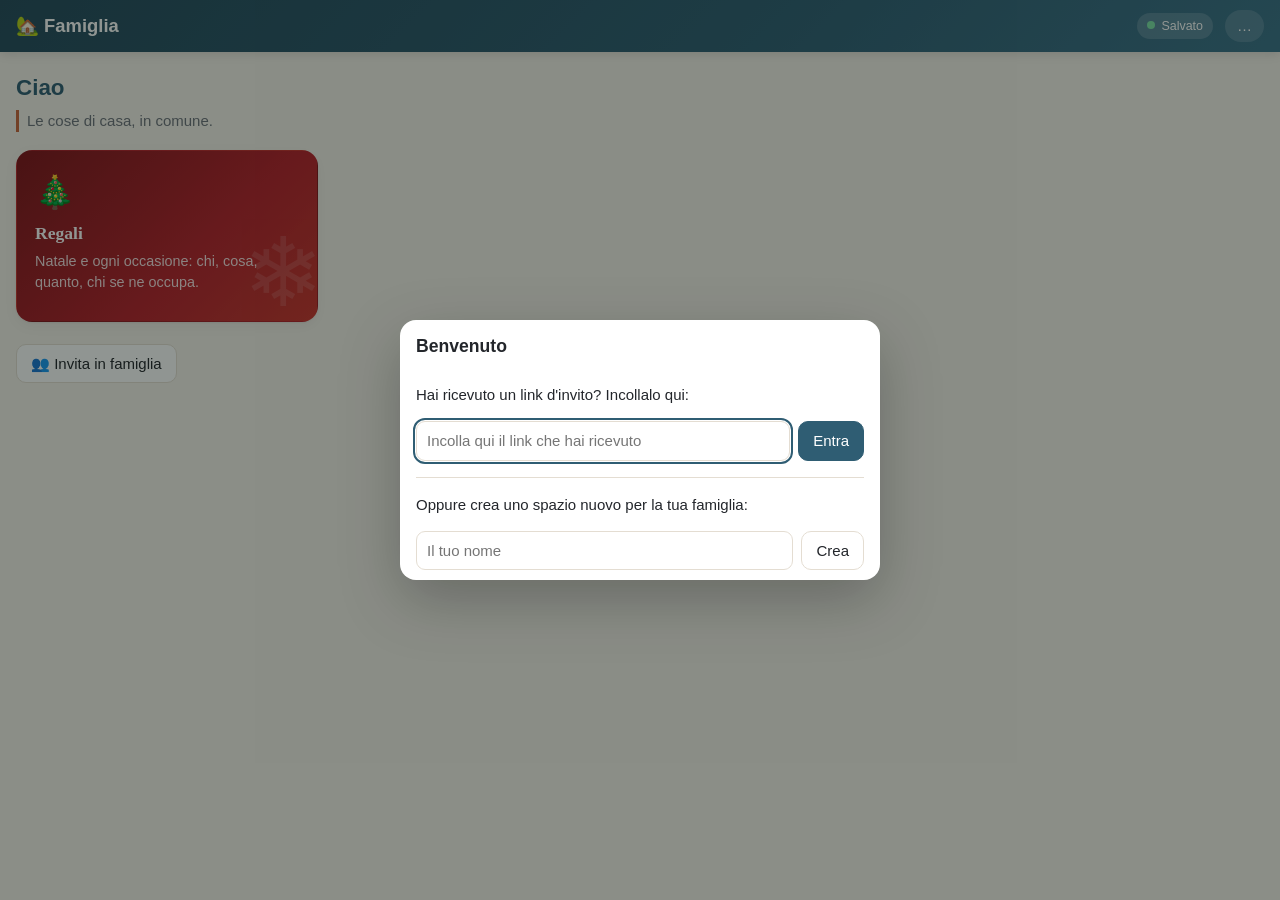
==== index.html @ 09d7366c "App di famiglia: lista regali condivisa con tema natalizio Co-Authored-By: Claude Opus 5.5 <noreply@" ====
<!doctype html>
<html lang="it">
<head>
<meta charset="utf-8">
<meta name="viewport" content="width=device-width, initial-scale=1, viewport-fit=cover">
<meta name="robots" content="noindex, nofollow">
<meta name="referrer" content="no-referrer">
<meta name="theme-color" content="#1f5c3f">
<meta name="apple-mobile-web-app-capable" content="yes">
<meta name="apple-mobile-web-app-title" content="Famiglia">
<link rel="icon" href="icona.svg" type="image/svg+xml">
<link rel="apple-touch-icon" href="icona-180.png">
<title>Famiglia</title>
<link rel="stylesheet" href="stile.css">
<style>
  .saluto { margin: 4px 0 18px; }
  .saluto h2 { margin: 0; font-size: 1.4rem; }
  .riquadro .stato { margin-top: 10px; font-size: .85rem; color: var(--primario); font-weight: 600; }
  .riquadro.natale { background: linear-gradient(135deg, #7d1219, #b51f2a 60%, #c9352f); color: #fff; border-color: transparent; position: relative; overflow: hidden; }
  .riquadro.natale p { color: rgba(255,255,255,.85); }
  .riquadro.natale .stato { color: #ffd54a; }
  .riquadro.natale h2 { font-family: Georgia, "Times New Roman", serif; }
  .riquadro.natale::after { content: "❄"; position: absolute; right: -6px; bottom: -22px; font-size: 6rem; opacity: .12; }
  .saluto h2 { color: var(--primario); }
  .saluto p { border-left: 3px solid var(--accento); padding-left: 8px; }
  .azioni-home { display: flex; gap: 8px; flex-wrap: wrap; margin-top: 22px; }
</style>
</head>
<body>
<header class="testa">
  <h1>🏡 Famiglia</h1>
  <span class="pillola ok" id="pillola">Salvato</span>
  <button type="button" class="chi" id="chi">…</button>
</header>
<main class="pagina">
  <div class="banner" id="bannerCloud" hidden>
    <b>Il salvataggio condiviso non è ancora attivo.</b> Quello che scrivi resta su questo dispositivo e parte appena il cloud si attiva.
  </div>
  <div class="saluto"><h2 id="saluto">Ciao</h2><p class="tenue" style="margin:6px 0 0">Le cose di casa, in comune.</p></div>
  <div class="riquadri">
    <a class="riquadro natale" href="regali.html" id="vaiRegali">
      <div class="ico">🎄</div>
      <h2>Regali</h2>
      <p>Natale e ogni occasione: chi, cosa, quanto, chi se ne occupa.</p>
      <div class="stato" id="statoRegali"></div>
    </a>
  </div>
  <div class="azioni-home">
    <button type="button" class="btn" id="btnInvita">👥 Invita in famiglia</button>
  </div>
</main>
<script src="qr.js"></script>
<script src="famiglia.js"></script>
<script>
Fam.avvio(function () {
  var R = Fam.raccolta('regali'), L = Fam.raccolta('liste');
  Fam.pillolaStato(document.getElementById('pillola'));
  function disegna() {
    var ora = new Date().getHours();
    document.getElementById('saluto').textContent = (ora < 13 ? 'Buongiorno' : ora < 18 ? 'Buon pomeriggio' : 'Buonasera') + (Fam.io() ? ', ' + Fam.io() : '');
    document.getElementById('chi').textContent = '👤 ' + (Fam.io() || 'Chi sei?');
    var liste = L.tutte().filter(function (l) { return !l.eliminato && l.titolo; })
      .sort(function (a, b) { return String(b.data || '').localeCompare(String(a.data || '')); });
    var l = liste[0], me = Fam.io();
    if (!l) { document.getElementById('statoRegali').textContent = ''; return; }
    var righe = R.tutte().filter(function (r) { return r.lista === l.id && !r.eliminato && r.nascostoA !== me; });
    var fatti = righe.filter(function (r) { return r.fatto; }).length;
    document.getElementById('statoRegali').textContent = l.titolo + ': ' + fatti + (fatti === 1 ? ' fatto' : ' fatti') + ' su ' + righe.length;
  }
  document.getElementById('chi').addEventListener('click', function () { Fam.chiediChiSei(false, disegna); });
  document.getElementById('btnInvita').addEventListener('click', Fam.invita);
  // il link verso i regali porta con sé la chiave, così funziona anche da «Aggiungi a Home»
  document.getElementById('vaiRegali').href = 'regali.html' + location.search + '#k=' + Fam.chiave;
  R.su(disegna); L.su(disegna); Fam.su(function (t) { if (t === 'io') disegna(); });
  disegna();
  R.sincronizza(); L.sincronizza();
});
</script>
</body>
</html>
---- stile.css ----
/* ===================== Famiglia — stile comune ===================== */
:root {
  /* Tema «casa»: blu petrolio e terracotta su carta calda.
     La sezione Regali di Natale lo sostituisce con il suo (vedi regali.html). */
  --sfondo: #f5f1ea;
  --carta: #ffffff;
  --testo: #23262b;
  --tenue: #6c717a;
  --bordo: #e4ddd2;
  --primario: #2f5d73;
  --primario-chiaro: #e3edf1;
  --accento: #c8643b;
  --accento-chiaro: #f8e7dd;
  --rosso: #b3262e;
  --rosso-chiaro: #fbe7e6;
  --oro: #b8860b;
  --oro-chiaro: #fbf1d6;
  --testata: linear-gradient(135deg, #24495b, #2f5d73 60%, #3b7189);
  --su-primario: #fff;
  --ombra: 0 1px 2px rgba(30, 35, 40, .06), 0 4px 14px rgba(30, 35, 40, .05);
  --raggio: 12px;
  color-scheme: light;
}
@media (prefers-color-scheme: dark) {
  :root:not([data-theme="light"]) {
    --sfondo: #14181b; --carta: #1c2226; --testo: #e9ecef; --tenue: #9aa3ab; --bordo: #2f383e;
    --primario: #7fb6cc; --primario-chiaro: #1f3540; --accento: #e58a62; --accento-chiaro: #3b261d;
    --rosso: #f07a7f; --rosso-chiaro: #3a2223; --oro: #e2b54a; --oro-chiaro: #3a3120;
    --testata: linear-gradient(135deg, #162d38, #1d3a48 60%, #24495b); --su-primario: #0e1a20;
    --ombra: 0 1px 2px rgba(0,0,0,.3);
    color-scheme: dark;
  }
}
* { box-sizing: border-box; }
html, body { margin: 0; }
body {
  background: var(--sfondo); color: var(--testo);
  font: 15px/1.45 -apple-system, BlinkMacSystemFont, "Segoe UI", Roboto, "Helvetica Neue", Arial, sans-serif;
  -webkit-text-size-adjust: 100%;
}
a { color: var(--primario); }
button, input, select, textarea { font: inherit; color: inherit; }
[hidden] { display: none !important; }
.tenue { color: var(--tenue); }
.piccolo { font-size: .85rem; }

/* ---------------- intestazione ---------------- */
.testa {
  position: sticky; top: 0; z-index: 20;
  background: var(--testata); color: #fff;
  padding: 10px 16px; display: flex; align-items: center; gap: 12px;
  box-shadow: 0 2px 10px rgba(0,0,0,.12);
}
.testa h1 { font-size: 1.15rem; margin: 0; font-weight: 650; flex: 1; min-width: 0; white-space: nowrap; overflow: hidden; text-overflow: ellipsis; }
.testa a.indietro { color: #fff; text-decoration: none; font-size: 1.3rem; line-height: 1; padding: 4px 6px; border-radius: 8px; }
.testa a.indietro:hover { background: rgba(255,255,255,.12); }
.testa .chi { background: rgba(255,255,255,.14); border: 0; color: #fff; border-radius: 999px; padding: 5px 12px; cursor: pointer; white-space: nowrap; }
.pillola { font-size: .78rem; border-radius: 999px; padding: 4px 10px; white-space: nowrap; cursor: pointer; background: rgba(255,255,255,.16); }
.pillola::before { content: ""; display: inline-block; width: 8px; height: 8px; border-radius: 50%; margin-right: 6px; vertical-align: 1px; background: #7be0a6; }
.pillola.attesa::before { background: #ffd36b; }
.pillola.ko::before { background: #ff8a8a; }

.pagina { max-width: 1400px; margin: 0 auto; padding: 16px; }

.banner {
  background: var(--oro-chiaro); border: 1px solid var(--oro); color: var(--testo);
  border-radius: var(--raggio); padding: 10px 14px; margin-bottom: 14px; font-size: .92rem;
}

/* ---------------- pulsanti e campi ---------------- */
.btn {
  display: inline-flex; align-items: center; justify-content: center; gap: 6px;
  border: 1px solid var(--bordo); background: var(--carta); border-radius: 10px;
  padding: 8px 14px; cursor: pointer; text-decoration: none; color: var(--testo); min-height: 38px;
}
.btn:hover { border-color: var(--primario); }
.btn.primario { background: var(--primario); border-color: var(--primario); color: var(--su-primario); }
.btn.pericolo { color: var(--rosso); border-color: var(--rosso); }
.btn.piccolo { padding: 4px 10px; min-height: 30px; font-size: .85rem; }
input[type=text], input[type=search], input[type=url], input[type=date], select, textarea {
  border: 1px solid var(--bordo); background: var(--carta); border-radius: 9px; padding: 7px 10px; width: 100%;
}
input:focus, select:focus, textarea:focus, .btn:focus-visible { outline: 2px solid var(--primario); outline-offset: 1px; }
.riga-form { display: flex; gap: 8px; }
.riga-form input { flex: 1; min-width: 0; }

/* ---------------- finestre ---------------- */
dialog.dlg {
  border: 0; border-radius: 16px; padding: 0; width: min(480px, calc(100vw - 24px));
  background: var(--carta); color: var(--testo); box-shadow: 0 20px 60px rgba(0,0,0,.25);
}
dialog.dlg.largo { width: min(640px, calc(100vw - 24px)); }
dialog.dlg::backdrop { background: rgba(10, 20, 15, .45); }
.dlg-testa { display: flex; align-items: center; padding: 14px 16px 0; }
.dlg-testa h2 { font-size: 1.1rem; margin: 0; flex: 1; }
.dlg-testa .x { border: 0; background: none; font-size: 1.6rem; line-height: 1; cursor: pointer; color: var(--tenue); padding: 0 4px; }
.dlg-corpo { padding: 10px 16px; max-height: 70vh; overflow: auto; }
.dlg-corpo hr { border: 0; border-top: 1px solid var(--bordo); margin: 16px 0; }
.dlg-piede { display: flex; justify-content: flex-end; gap: 8px; padding: 0 16px 16px; flex-wrap: wrap; }
.dlg-piede:empty { display: none; }
.scelte { display: flex; flex-wrap: wrap; gap: 8px; margin: 10px 0; }
.scelta { min-width: 110px; }
.campo { display: block; margin: 0 0 12px; }
.campo > span { display: block; font-size: .82rem; color: var(--tenue); margin-bottom: 4px; }
.invito { display: flex; gap: 16px; align-items: flex-start; flex-wrap: wrap; }
.invito .qr { width: 180px; height: 180px; flex: 0 0 auto; background: #fff; border-radius: 10px; padding: 6px; border: 1px solid var(--bordo); }
.invito .qr svg { width: 100%; height: 100%; display: block; }
.invito-azioni { flex: 1; min-width: 220px; display: flex; flex-direction: column; gap: 8px; }

/* ---------------- avvisi ---------------- */
#avvisi { position: fixed; left: 50%; bottom: 18px; transform: translateX(-50%); z-index: 100; display: flex; flex-direction: column; gap: 8px; width: min(440px, calc(100vw - 32px)); pointer-events: none; }
.avviso { background: #22302a; color: #fff; padding: 10px 14px; border-radius: 12px; box-shadow: 0 6px 24px rgba(0,0,0,.25); transition: opacity .4s, transform .4s; font-size: .92rem; }
.avviso.ko { background: var(--rosso); }
.avviso.via { opacity: 0; transform: translateY(8px); }

/* ---------------- home (riquadri) ---------------- */
.riquadri { display: grid; grid-template-columns: repeat(auto-fill, minmax(240px, 1fr)); gap: 14px; }
.riquadro {
  display: block; background: var(--carta); border: 1px solid var(--bordo); border-radius: 16px;
  padding: 18px; text-decoration: none; color: var(--testo); box-shadow: var(--ombra);
}
.riquadro:hover { border-color: var(--primario); }
.riquadro .ico { font-size: 2rem; }
.riquadro h2 { margin: 6px 0 4px; font-size: 1.1rem; }
.riquadro p { margin: 0; color: var(--tenue); font-size: .9rem; }
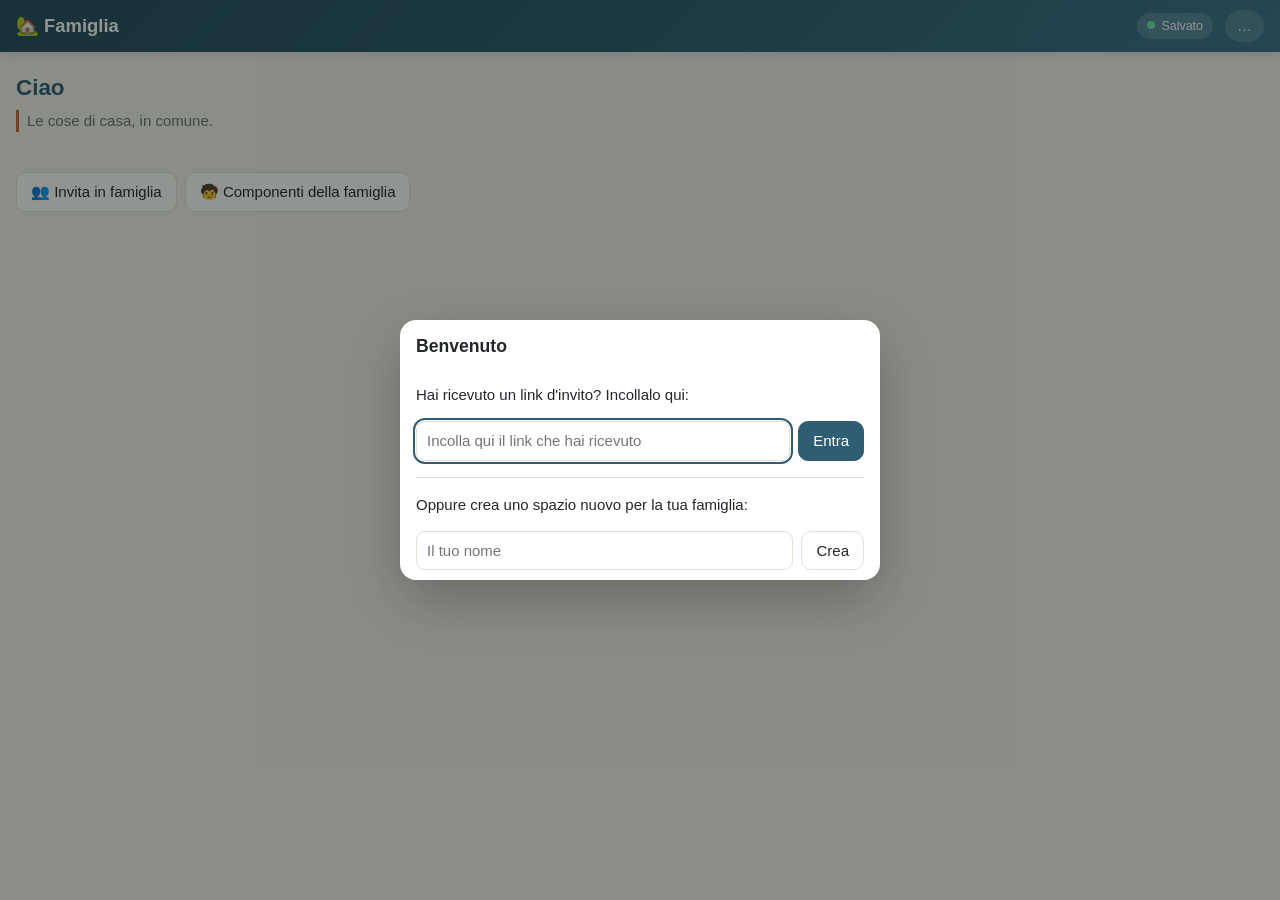
==== commit 9ce14036: "Dieci nuove sezioni: spesa, menù, scadenze, compleanni, spese, scuola, salute, casa, numeri utili, v" ====
--- a/index.html
+++ b/index.html
@@ -5,7 +5,7 @@
 <meta name="viewport" content="width=device-width, initial-scale=1, viewport-fit=cover">
 <meta name="robots" content="noindex, nofollow">
 <meta name="referrer" content="no-referrer">
-<meta name="theme-color" content="#1f5c3f">
+<meta name="theme-color" content="#2f5d73">
 <meta name="apple-mobile-web-app-capable" content="yes">
 <meta name="apple-mobile-web-app-title" content="Famiglia">
 <link rel="icon" href="icona.svg" type="image/svg+xml">
@@ -14,16 +14,21 @@
 <link rel="stylesheet" href="stile.css">
 <style>
   .saluto { margin: 4px 0 18px; }
-  .saluto h2 { margin: 0; font-size: 1.4rem; }
-  .riquadro .stato { margin-top: 10px; font-size: .85rem; color: var(--primario); font-weight: 600; }
-  .riquadro.natale { background: linear-gradient(135deg, #7d1219, #b51f2a 60%, #c9352f); color: #fff; border-color: transparent; position: relative; overflow: hidden; }
+  .saluto h2 { margin: 0; font-size: 1.4rem; color: var(--primario); }
+  .saluto p { margin: 6px 0 0; border-left: 3px solid var(--accento); padding-left: 8px; color: var(--tenue); }
+  .riquadri { grid-template-columns: repeat(auto-fill, minmax(220px, 1fr)); }
+  .riquadro .ico { font-size: 1.8rem; }
+  .riquadro.natale { background: linear-gradient(135deg, #7d1219, #b51f2a 60%, #c9352f); color: #fff; border-color: transparent; border-top-color: #e8c35a; overflow: hidden; }
   .riquadro.natale p { color: rgba(255,255,255,.85); }
   .riquadro.natale .stato { color: #ffd54a; }
   .riquadro.natale h2 { font-family: Georgia, "Times New Roman", serif; }
-  .riquadro.natale::after { content: "❄"; position: absolute; right: -6px; bottom: -22px; font-size: 6rem; opacity: .12; }
-  .saluto h2 { color: var(--primario); }
-  .saluto p { border-left: 3px solid var(--accento); padding-left: 8px; }
+  .riquadro.natale::before { content: "❄"; position: absolute; right: -6px; bottom: -22px; font-size: 6rem; opacity: .12; }
   .azioni-home { display: flex; gap: 8px; flex-wrap: wrap; margin-top: 22px; }
+  @media (max-width: 700px) {
+    .riquadri { grid-template-columns: 1fr 1fr; gap: 10px; }
+    .riquadro { padding: 12px; } .riquadro p { display: none; } .riquadro h2 { font-size: 1rem; }
+    .riquadro .stato { margin-top: 4px; font-size: .78rem; }
+  }
 </style>
 </head>
 <body>
@@ -34,46 +39,86 @@
 </header>
 <main class="pagina">
   <div class="banner" id="bannerCloud" hidden>
-    <b>Il salvataggio condiviso non è ancora attivo.</b> Quello che scrivi resta su questo dispositivo e parte appena il cloud si attiva.
+    <b>Il salvataggio condiviso non è attivo in questo momento.</b> Quello che scrivi resta su questo dispositivo e parte appena il cloud risponde.
   </div>
-  <div class="saluto"><h2 id="saluto">Ciao</h2><p class="tenue" style="margin:6px 0 0">Le cose di casa, in comune.</p></div>
-  <div class="riquadri">
-    <a class="riquadro natale" href="regali.html" id="vaiRegali">
-      <div class="ico">🎄</div>
-      <h2>Regali</h2>
-      <p>Natale e ogni occasione: chi, cosa, quanto, chi se ne occupa.</p>
-      <div class="stato" id="statoRegali"></div>
-    </a>
-  </div>
+  <div class="saluto"><h2 id="saluto">Ciao</h2><p>Le cose di casa, in comune.</p></div>
+  <div class="riquadri" id="riquadri"></div>
   <div class="azioni-home">
     <button type="button" class="btn" id="btnInvita">👥 Invita in famiglia</button>
+    <button type="button" class="btn" id="btnPersone">🧒 Componenti della famiglia</button>
   </div>
 </main>
 <script src="qr.js"></script>
 <script src="famiglia.js"></script>
+<script src="sezione.js"></script>
+<script src="reparti.js"></script>
+<script src="spesa.js"></script>
+<script src="menu.js"></script>
+<script src="scadenze.js"></script>
+<script src="compleanni.js"></script>
+<script src="spese.js"></script>
+<script src="scuola.js"></script>
+<script src="salute.js"></script>
+<script src="casa.js"></script>
+<script src="numeri.js"></script>
+<script src="viaggi.js"></script>
+<script src="avvisi.js"></script>
 <script>
 Fam.avvio(function () {
-  var R = Fam.raccolta('regali'), L = Fam.raccolta('liste');
+  var h = Fam.h;
+  var RIQ = [
+    ['regali', '🎄', 'Regali', 'Natale e ogni occasione: idee, chi compra, quanto si spende.', '#b51f2a'],
+    ['spesa', '🛒', 'Spesa', 'La lista da spuntare al supermercato, in tempo reale.', '#3d7a4f'],
+    ['menu', '🍝', 'Menù', 'Pranzi e cene della settimana; gli ingredienti vanno alla spesa.', '#c0651b'],
+    ['scadenze', '📅', 'Scadenze', 'Bollo, revisione, documenti, bollette, tasse.', '#3c4f9a'],
+    ['compleanni', '🎂', 'Compleanni', 'Compleanni, onomastici, anniversari.', '#b13d6c'],
+    ['spese', '💶', 'Spese', 'Chi ha pagato cosa, per categoria e per mese.', '#1f7a72'],
+    ['scuola', '🎒', 'Scuola e attività', 'Compiti, verifiche, colloqui, sport, cosa portare.', '#2f6db5'],
+    ['salute', '🩺', 'Salute', 'Visite, esami, vaccini e terapie di ognuno.', '#c2414b'],
+    ['casa', '🔧', 'Casa', 'Manutenzioni: caldaia, condizionatori, auto…', '#b5582f'],
+    ['numeri', '📇', 'Numeri utili', 'Medico, idraulico, scuola, emergenze.', '#8a5a3c'],
+    ['viaggi', '✈️', 'Viaggi', 'La valigia da spuntare per ogni viaggio.', '#1d79a8'],
+    ['avvisi', '🔔', 'Avvisi', 'Il promemoria di ogni mattina su Telegram.', '#6a4bb3']
+  ];
+  var RACCOLTE = ['regali', 'liste', 'spesa', 'menu', 'scadenze', 'compleanni', 'spese', 'scuola', 'salute', 'casa', 'numeri', 'viaggi', 'valigia', 'impostazioni', 'persone'];
+  RACCOLTE.forEach(function (n) { Fam.raccolta(n); });
   Fam.pillolaStato(document.getElementById('pillola'));
+  var box = document.getElementById('riquadri'), stati = {};
+  RIQ.forEach(function (q) {
+    stati[q[0]] = h('div', { class: 'stato' });
+    box.appendChild(h('a', { class: 'riquadro' + (q[0] === 'regali' ? ' natale' : ''), id: 'q-' + q[0], href: q[0] + '.html' + location.search + '#k=' + Fam.chiave, style: '--tinta:' + q[4] },
+      h('div', { class: 'ico', text: q[1] }), h('h2', { text: q[2] }), h('p', { text: q[3] }), stati[q[0]]));
+  });
+  function statoRegali() {
+    var me = Fam.io();
+    var l = Fam.raccolta('liste').tutte().filter(function (l) { return !l.eliminato && l.titolo; })
+      .sort(function (a, b) { return String(b.data || '').localeCompare(String(a.data || '')); })[0];
+    if (!l) return '';
+    var r = Fam.raccolta('regali').tutte().filter(function (r) { return r.lista === l.id && !r.eliminato && r.nascostoA !== me; });
+    var f = r.filter(function (x) { return x.fatto; }).length;
+    return l.titolo + ': ' + f + (f === 1 ? ' fatto' : ' fatti') + ' su ' + r.length;
+  }
   function disegna() {
     var ora = new Date().getHours();
     document.getElementById('saluto').textContent = (ora < 13 ? 'Buongiorno' : ora < 18 ? 'Buon pomeriggio' : 'Buonasera') + (Fam.io() ? ', ' + Fam.io() : '');
     document.getElementById('chi').textContent = '👤 ' + (Fam.io() || 'Chi sei?');
-    var liste = L.tutte().filter(function (l) { return !l.eliminato && l.titolo; })
-      .sort(function (a, b) { return String(b.data || '').localeCompare(String(a.data || '')); });
-    var l = liste[0], me = Fam.io();
-    if (!l) { document.getElementById('statoRegali').textContent = ''; return; }
-    var righe = R.tutte().filter(function (r) { return r.lista === l.id && !r.eliminato && r.nascostoA !== me; });
-    var fatti = righe.filter(function (r) { return r.fatto; }).length;
-    document.getElementById('statoRegali').textContent = l.titolo + ': ' + fatti + (fatti === 1 ? ' fatto' : ' fatti') + ' su ' + righe.length;
+    RIQ.forEach(function (q) {
+      var t = '';
+      try {
+        if (q[0] === 'regali') t = statoRegali();
+        else { var d = Sezione.definite[q[0]]; if (d && d.home) t = d.home(Sezione.righeAttive(d)); }
+      } catch (e) { t = ''; }
+      stati[q[0]].textContent = t || '';
+      document.getElementById('q-' + q[0]).classList.toggle('urgente', /scadut|ritardo|urgent/i.test(t));
+    });
   }
   document.getElementById('chi').addEventListener('click', function () { Fam.chiediChiSei(false, disegna); });
   document.getElementById('btnInvita').addEventListener('click', Fam.invita);
-  // il link verso i regali porta con sé la chiave, così funziona anche da «Aggiungi a Home»
-  document.getElementById('vaiRegali').href = 'regali.html' + location.search + '#k=' + Fam.chiave;
-  R.su(disegna); L.su(disegna); Fam.su(function (t) { if (t === 'io') disegna(); });
+  document.getElementById('btnPersone').addEventListener('click', function () { Fam.gestisciPersone(disegna); });
+  RACCOLTE.forEach(function (n) { Fam.raccolta(n).su(function (t) { if (t !== 'fine') disegna(); }); });
+  Fam.su(function (t) { if (t === 'io') disegna(); });
   disegna();
-  R.sincronizza(); L.sincronizza();
+  Fam.sincronizzaTutto();
 });
 </script>
 </body>
--- a/stile.css
+++ b/stile.css
@@ -123,3 +123,135 @@
 .riquadro .ico { font-size: 2rem; }
 .riquadro h2 { margin: 6px 0 4px; font-size: 1.1rem; }
 .riquadro p { margin: 0; color: var(--tenue); font-size: .9rem; }
+
+/* ===================== colori delle sezioni ===================== */
+/* Ogni pagina mette sul body la sua classe: la tinta guida testata,
+   pulsanti e accenti; chiaro e scuro si ricavano da lei. */
+body[class*="sez-"] {
+  --primario: var(--tinta);
+  --primario-chiaro: color-mix(in srgb, var(--tinta) 13%, var(--carta));
+  --testata: linear-gradient(135deg, color-mix(in srgb, var(--tinta) 70%, #000), var(--tinta) 65%, color-mix(in srgb, var(--tinta) 85%, #fff));
+}
+@media (prefers-color-scheme: dark) {
+  :root:not([data-theme="light"]) body[class*="sez-"] {
+    --primario: color-mix(in srgb, var(--tinta) 55%, #fff);
+    --primario-chiaro: color-mix(in srgb, var(--tinta) 22%, var(--carta));
+    --testata: linear-gradient(135deg, color-mix(in srgb, var(--tinta) 45%, #000), color-mix(in srgb, var(--tinta) 70%, #000));
+  }
+}
+.sez-spesa { --tinta: #3d7a4f; }
+.sez-menu { --tinta: #c0651b; }
+.sez-scadenze { --tinta: #3c4f9a; }
+.sez-compleanni { --tinta: #b13d6c; }
+.sez-spese { --tinta: #1f7a72; }
+.sez-scuola { --tinta: #2f6db5; }
+.sez-salute { --tinta: #c2414b; }
+.sez-casa { --tinta: #b5582f; }
+.sez-viaggi { --tinta: #1d79a8; }
+.sez-avvisi { --tinta: #6a4bb3; }
+
+/* ===================== elementi comuni delle sezioni ===================== */
+.riepilogo { display: grid; grid-template-columns: repeat(auto-fit, minmax(150px, 1fr)); gap: 10px; margin-bottom: 14px; }
+.cifra { position: relative; background: var(--carta); border: 1px solid var(--bordo); border-top: 3px solid var(--primario); border-radius: var(--raggio); padding: 10px 14px; box-shadow: var(--ombra); }
+.cifra b { display: block; font-size: 1.4rem; line-height: 1.2; font-variant-numeric: tabular-nums; }
+.cifra span { font-size: .8rem; color: var(--tenue); }
+.cifra .ico { position: absolute; top: 8px; right: 10px; font-size: 1.1rem; font-style: normal; opacity: .85; }
+.cifra.urgente { border-top-color: var(--rosso); } .cifra.urgente b { color: var(--rosso); }
+.cifra.attenzione { border-top-color: var(--oro); }
+.cifra.ok b { color: var(--primario); }
+.barra { height: 6px; background: var(--primario-chiaro); border-radius: 99px; overflow: hidden; margin-top: 6px; }
+.barra i { display: block; height: 100%; background: var(--primario); width: 0; transition: width .4s; }
+.barra.sopra i { background: var(--rosso); }
+.strumenti { display: flex; flex-wrap: wrap; gap: 8px; align-items: center; margin-bottom: 12px; }
+.strumenti .cerca { flex: 1 1 180px; max-width: 300px; }
+.filtri { display: flex; gap: 6px; flex-wrap: wrap; }
+.chip { border: 1px solid var(--bordo); background: var(--carta); border-radius: 999px; padding: 5px 12px; cursor: pointer; font-size: .88rem; }
+.chip[aria-pressed="true"] { background: var(--primario); border-color: var(--primario); color: var(--su-primario); }
+.chip .n { opacity: .7; margin-left: 4px; font-variant-numeric: tabular-nums; }
+.spinta { margin-left: auto; display: flex; gap: 8px; }
+.menu-pop { position: relative; }
+.menu-pop .tendina { position: absolute; right: 0; top: calc(100% + 6px); background: var(--carta); border: 1px solid var(--bordo); border-radius: 12px; box-shadow: 0 12px 34px rgba(0,0,0,.16); padding: 6px; min-width: 240px; z-index: 30; display: flex; flex-direction: column; }
+.menu-pop .tendina button { text-align: left; border: 0; background: none; padding: 9px 12px; border-radius: 8px; cursor: pointer; }
+.menu-pop .tendina button:hover { background: var(--primario-chiaro); }
+.selettore-lista { font-weight: 600; width: auto; max-width: 260px; }
+.barra-contesto { display: flex; flex-wrap: wrap; gap: 8px; align-items: center; margin-bottom: 12px; padding: 10px 12px; background: var(--primario-chiaro); border-radius: var(--raggio); }
+.barra-contesto[hidden] { display: none; }
+.rapida { display: flex; gap: 8px; margin-bottom: 12px; }
+.rapida input { flex: 1; font-size: 1.05rem; padding: 10px 12px; border-radius: 12px; }
+.btn:disabled { opacity: .45; cursor: default; }
+
+.voci { display: flex; flex-direction: column; gap: 8px; }
+.gruppo { display: flex; flex-direction: column; gap: 8px; }
+.gruppo-titolo { font-size: .78rem; text-transform: uppercase; letter-spacing: .06em; color: var(--primario); margin: 12px 2px 0; }
+.voce { display: flex; align-items: center; gap: 10px; background: var(--carta); border: 1px solid var(--bordo); border-left: 4px solid var(--primario-chiaro); border-radius: var(--raggio); padding: 6px 10px; box-shadow: var(--ombra); }
+.voce-spunta { display: flex; padding: 6px 2px; cursor: pointer; }
+.voce-spunta input { width: 22px; height: 22px; accent-color: var(--primario); cursor: pointer; margin: 0; }
+.voce-corpo { flex: 1; min-width: 0; display: flex; flex-direction: column; gap: 2px; text-align: left; background: none; border: 0; padding: 6px 2px; cursor: pointer; }
+.voce-titolo { font-weight: 600; overflow-wrap: anywhere; }
+.voce-sotto { font-size: .86rem; color: var(--tenue); overflow-wrap: anywhere; }
+.voce-mod { font-size: .74rem; color: var(--tenue); }
+.voce.fatta { opacity: .6; } .voce.fatta .voce-titolo { text-decoration: line-through; }
+.voce.st-urgente { border-left-color: var(--rosso); }
+.voce.st-attenzione { border-left-color: var(--oro); }
+.voce.st-ok { border-left-color: var(--primario); }
+.badge { flex: 0 0 auto; font-size: .76rem; font-weight: 600; border-radius: 999px; padding: 3px 9px; background: var(--primario-chiaro); color: var(--primario); white-space: nowrap; }
+.badge.urgente { background: var(--rosso-chiaro); color: var(--rosso); }
+.badge.attenzione { background: var(--oro-chiaro); color: var(--oro); }
+.badge.tenue { background: none; color: var(--tenue); font-weight: 400; }
+.voce .azione-voce { border: 0; background: var(--primario-chiaro); color: var(--primario); border-radius: 8px; padding: 6px 9px; cursor: pointer; font-size: .82rem; white-space: nowrap; }
+.voce a.azione-voce { text-decoration: none; }
+.vuoto { padding: 28px; text-align: center; color: var(--tenue); background: var(--carta); border: 1px dashed var(--bordo); border-radius: var(--raggio); }
+.piede-pagina { margin-top: 12px; font-size: .82rem; color: var(--tenue); }
+
+.griglia-campi { display: grid; grid-template-columns: 1fr 1fr; gap: 0 12px; }
+.griglia-campi .campo { grid-column: 1 / -1; }
+.griglia-campi .campo.mezzo { grid-column: auto; }
+.campo small { display: block; margin-top: 3px; }
+.campo-spunta { display: flex !important; align-items: center; gap: 8px; }
+.campo-spunta span { margin: 0 !important; font-size: .95rem !important; color: inherit !important; }
+.campo-spunta input { width: 20px; height: 20px; accent-color: var(--primario); }
+.riga-persona { display: flex; align-items: center; justify-content: space-between; gap: 10px; padding: 7px 0; border-bottom: 1px solid var(--bordo); }
+
+@media (max-width: 700px) {
+  .pagina { padding: 12px; }
+  .riepilogo { grid-template-columns: repeat(3, 1fr); gap: 6px; }
+  .cifra { padding: 7px 9px; } .cifra b { font-size: 1.1rem; } .cifra span { font-size: .72rem; display: block; line-height: 1.2; }
+  .spinta { margin-left: 0; width: 100%; } .spinta .btn.primario { flex: 1; }
+  .strumenti .cerca { max-width: none; }
+  .griglia-campi { grid-template-columns: 1fr; }
+  .testa .pillola { font-size: 0; padding: 8px; } .testa .pillola::before { margin: 0; width: 10px; height: 10px; }
+}
+
+/* stampa comune */
+#stampa { display: none; }
+@media print {
+  body { background: #fff !important; color: #000; }
+  body > *:not(#stampa) { display: none !important; }
+  #stampa { display: block !important; font-size: 11pt; }
+  #stampa h1 { font-size: 16pt; margin: 0 0 4pt; } #stampa h2 { font-size: 12pt; margin: 10pt 0 2pt; }
+  #stampa ul { margin: 0; padding-left: 14pt; } #stampa li { margin: 2pt 0; break-inside: avoid; }
+}
+
+/* ===================== menù della settimana ===================== */
+.titolo-settimana { font-size: 1rem; }
+.menu-griglia { display: grid; grid-template-columns: repeat(auto-fill, minmax(190px, 1fr)); gap: 10px; margin-bottom: 16px; }
+.menu-giorno { background: var(--carta); border: 1px solid var(--bordo); border-top: 3px solid var(--primario-chiaro); border-radius: var(--raggio); padding: 10px; box-shadow: var(--ombra); display: flex; flex-direction: column; gap: 8px; }
+.menu-giorno.oggi { border-top-color: var(--primario); background: linear-gradient(180deg, var(--primario-chiaro), var(--carta) 60px); }
+.menu-data { display: flex; align-items: baseline; gap: 8px; flex-wrap: wrap; }
+.menu-pasto { display: block; }
+.menu-pasto span { display: block; font-size: .74rem; color: var(--tenue); margin-bottom: 2px; }
+.menu-ingredienti { background: var(--carta); border: 1px solid var(--bordo); border-radius: var(--raggio); padding: 14px; box-shadow: var(--ombra); }
+.menu-ingredienti h3 { margin: 0 0 8px; font-size: 1rem; }
+
+/* ===================== schede di testo (avvisi) ===================== */
+.scheda { background: var(--carta); border: 1px solid var(--bordo); border-radius: var(--raggio); padding: 14px 16px; margin-bottom: 12px; box-shadow: var(--ombra); max-width: 760px; }
+.scheda h2 { margin: 0 0 6px; font-size: 1.15rem; color: var(--primario); }
+.scheda h3 { margin: 0 0 8px; font-size: 1rem; }
+.scheda p { margin: 6px 0; }
+.avviso-box { background: var(--oro-chiaro); border-left: 3px solid var(--oro); padding: 8px 12px; border-radius: 8px; }
+
+/* ===================== home ===================== */
+.riquadro { position: relative; border-top: 4px solid var(--tinta, var(--primario)); }
+.riquadro .stato { margin-top: 10px; font-size: .85rem; color: var(--tinta, var(--primario)); font-weight: 600; }
+@media (prefers-color-scheme: dark) { :root:not([data-theme="light"]) .riquadro .stato { color: color-mix(in srgb, var(--tinta, var(--primario)) 55%, #fff); } }
+.riquadro.urgente::after { content: ""; position: absolute; top: 12px; right: 12px; width: 10px; height: 10px; border-radius: 50%; background: var(--rosso); box-shadow: 0 0 0 3px var(--rosso-chiaro); }
